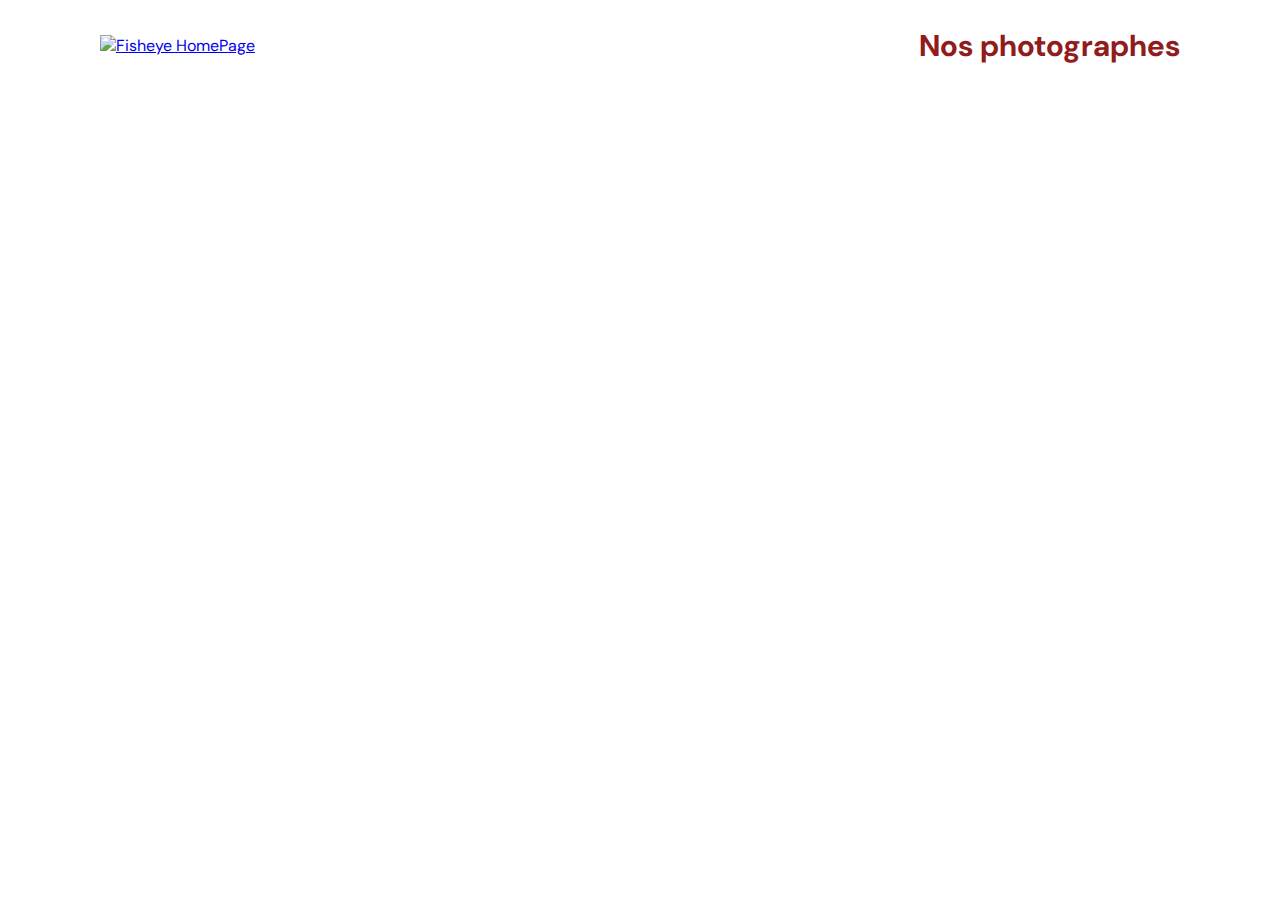
==== index.html @ 8cf76021 "added Common & Class" ====
<!DOCTYPE html>
<html>
  <head>
    <link href="css/style.css" rel="stylesheet" type="text/css" />
    <meta charset="utf-8">
    <link rel="icon" type="image/png" href="assets/favicon.png">
    <link href="https://fonts.googleapis.com/css?family=DM+Sans&display=swap" rel="stylesheet">
    <title>Fisheye</title>
  </head>
  <body>
    <header>
        <a href="index.html"><img src="assets/images/logo.png" class="logo" alt="Fisheye HomePage"/></a>
        <h1 class="info">Nos photographes</h1>
    </header>
    <main id="main">
        <div class="photographer_section"></div>
    </main>
    <script src="scripts/factories/photographer.js"></script>
    <script src="scripts/utils/common.js"></script>
    <script src="scripts/pages/index.js"></script>
    <script src="scripts/pages/photographer.js"></script>
  </body>
</html>
---- css/style.css ----
@import url("photographer.css");

/* Colors */

:root {
    --primary-color-back: #901C1C;
    --primary-color-text: #D3573C;
    --secondary-color-back: #D3573C;
    --secondary-color-text: #901C1C;
    --transparant-color: #FAFAFA;
    --dark-color: #525252;
}


body {
    font-family: "DM Sans", sans-serif;
    margin: 0;
    padding: 0;
    max-width: 1900px;
}


header {
    display: flex;
    flex-direction: row;
    justify-content: space-between;
    align-items: center;
    height: 90px;
}

.logo {
    height: 50px;
    margin-left: 100px;
}

.info {
    color: var(--primary-color-back);
    font-size: 30px;
    margin-right: 100px;
}

.photographer_section {
    display: grid;
    grid-template-columns: 1fr 1fr 1fr;
    gap: 3em;
    margin-top: 100px;
}

.profile_article {
    justify-self: center;
    display: flex;
    justify-content: center;
    align-items: center;
    flex-direction: column;
}

.profile_article > * {
    margin-top: 0px;
    margin-bottom: 0px;
    font-weight: normal;
}

.profile_name {
    color: var(--primary-color-text);
    font-size: 32px;
    margin-top:15px;
}

.profile_link, .profile_img {
    max-height: 200px;
    max-width: 200px;
    border-radius: 50%;
}

.profile_img {
    object-fit: cover;
}

.profile_img:hover {
    transform: scale(1.05);
}

.profile_location {
    color: var(--secondary-color-text);
    font-size: 16px;
}

.profile_tagline {
    color: var(--dark-color);
    font-size: 14px;
}

.profile_price {
    color: lightgray;
    font-size: 12px;
}

.photographer_section article img {
    height: 200px;
    width: 200px;
}
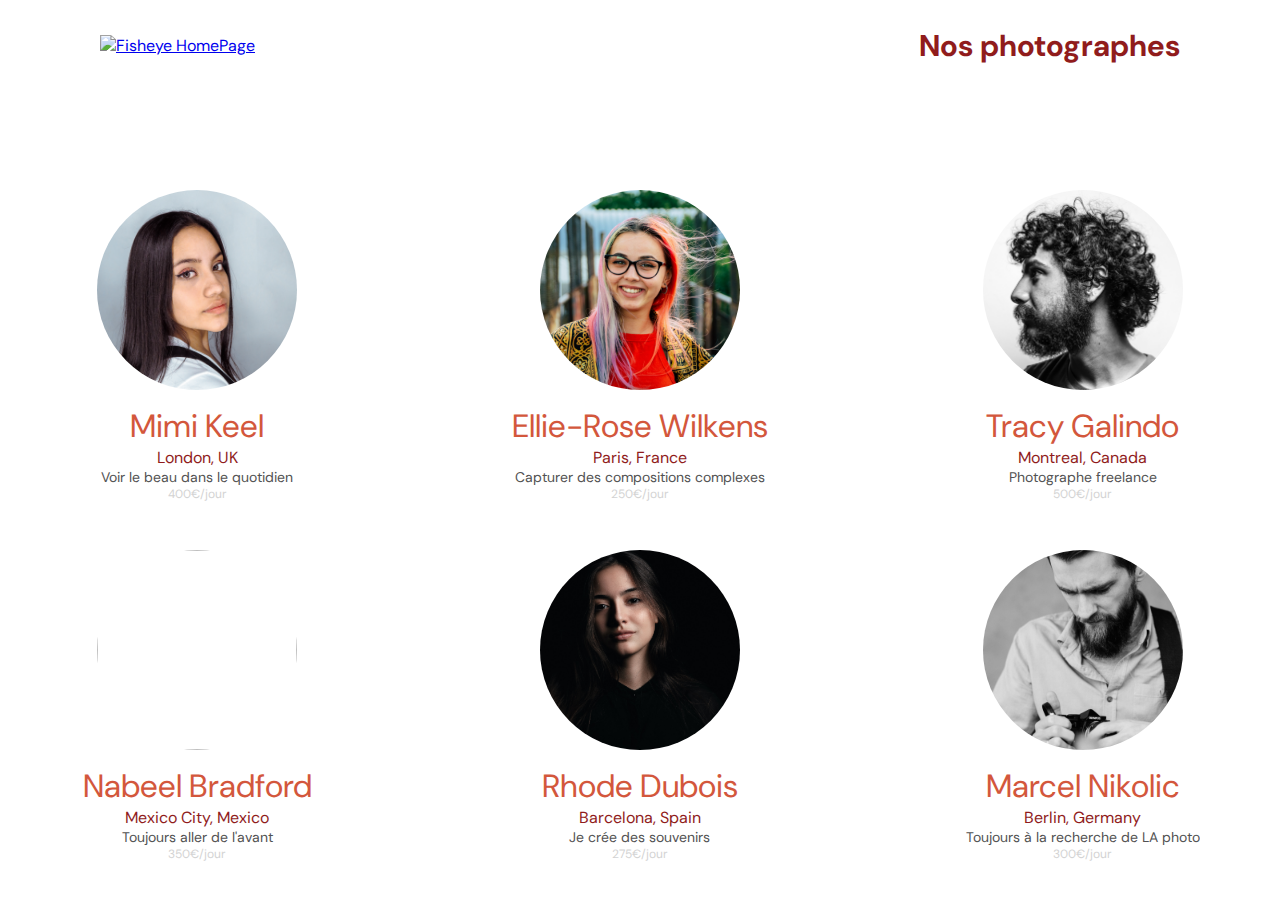
==== commit 7114c911: "Code rewritten + Added functions display & sortBy()" ====
--- a/index.html
+++ b/index.html
@@ -13,11 +13,10 @@
         <h1 class="info">Nos photographes</h1>
     </header>
     <main id="main">
-        <div class="photographer_section"></div>
+        <section class="photographer_section"></section>
     </main>
     <script src="scripts/factories/photographer.js"></script>
     <script src="scripts/utils/common.js"></script>
     <script src="scripts/pages/index.js"></script>
-    <script src="scripts/pages/photographer.js"></script>
   </body>
 </html>--- a/css/style.css
+++ b/css/style.css
@@ -47,9 +47,7 @@
 }
 
 .profile_article {
-    justify-self: center;
-    display: flex;
-    justify-content: center;
+    display: flex;
     align-items: center;
     flex-direction: column;
 }
@@ -66,14 +64,43 @@
     margin-top:15px;
 }
 
+.profile_info {
+    margin-left: 40px;
+    margin-right:-75px;
+    width: 315px;
+}
+
+.profile_info > * {
+    margin:10px;
+}
+
+.profile_info h2 {
+    color: var(--primary-color-text);
+    font-size: 64px;
+    font-weight: normal;
+}
+
+.profile_info h3 {
+    color: var(--secondary-color-text);
+    font-size: 24px;
+    font-weight: normal;
+}
+
+.profile_info h4 {
+    color: var(--dark-color);
+    font-size: 16px;
+    font-weight: normal;
+}
+
 .profile_link, .profile_img {
-    max-height: 200px;
-    max-width: 200px;
+    height: 200px;
+    width: 200px;
     border-radius: 50%;
 }
 
 .profile_img {
     object-fit: cover;
+    margin-right: 50px;
 }
 
 .profile_img:hover {
@@ -95,7 +122,93 @@
     font-size: 12px;
 }
 
-.photographer_section article img {
-    height: 200px;
-    width: 200px;
-}+.photograph-header  {
+    display: flex;
+    justify-content: space-between;
+    margin-bottom: 50px;
+}
+
+.photograph-header > * {
+    align-self: center;
+}
+
+.photograph-gallery {
+    display: flex;
+    flex-wrap: wrap;
+    justify-content: space-between;
+    margin: 0 100px;
+}
+
+.gallery_article {
+    margin: 25px 0;
+}
+
+.gallery_item {
+    height: 400px;
+    width: 400px;
+    object-fit: cover;
+    border-radius: 5px;
+}
+
+.gallery_item_info {
+    display: flex;
+    flex-direction: row;
+    justify-content: space-between;
+    font-size: 18px;
+}
+
+.gallery_item_likes {
+    display: flex;
+    justify-items: center;
+}
+
+.gallery_item_likes i {
+    margin-left: 5px;
+    margin-top: 3px;
+    font-size: 22px;
+    color: var(--secondary-color-text);
+}
+
+.gallery_item_info h3 {
+    margin:0px;
+    color: var(--secondary-color-text);
+    max-width: 300px;
+}
+
+.photograph-info {
+    display: flex;
+    justify-content: flex-end;
+    padding-right: 35px;
+    position: fixed;
+    right: 40px;
+    bottom: 0px;
+}
+
+.profile_sub_info {
+    display: flex;
+    justify-content: space-between;
+    align-content: center;
+    width: 300px;
+    height: 50px;
+    background-color: var(--secondary-color-back);
+    border-top-left-radius: 10px;
+    border-top-right-radius: 10px;
+    padding-left: 20px;
+    padding-right: 20px;
+}
+
+.profile_sub_info h3 {
+    align-self: center;
+}
+
+.profile_sub_info--likes {
+    display: flex;
+    flex-direction: row;
+    justify-items: center;
+}
+
+.profile_sub_info--likes i{
+    font-size: 22px;
+    margin-top: 14px;
+    margin-left: 5px;
+} 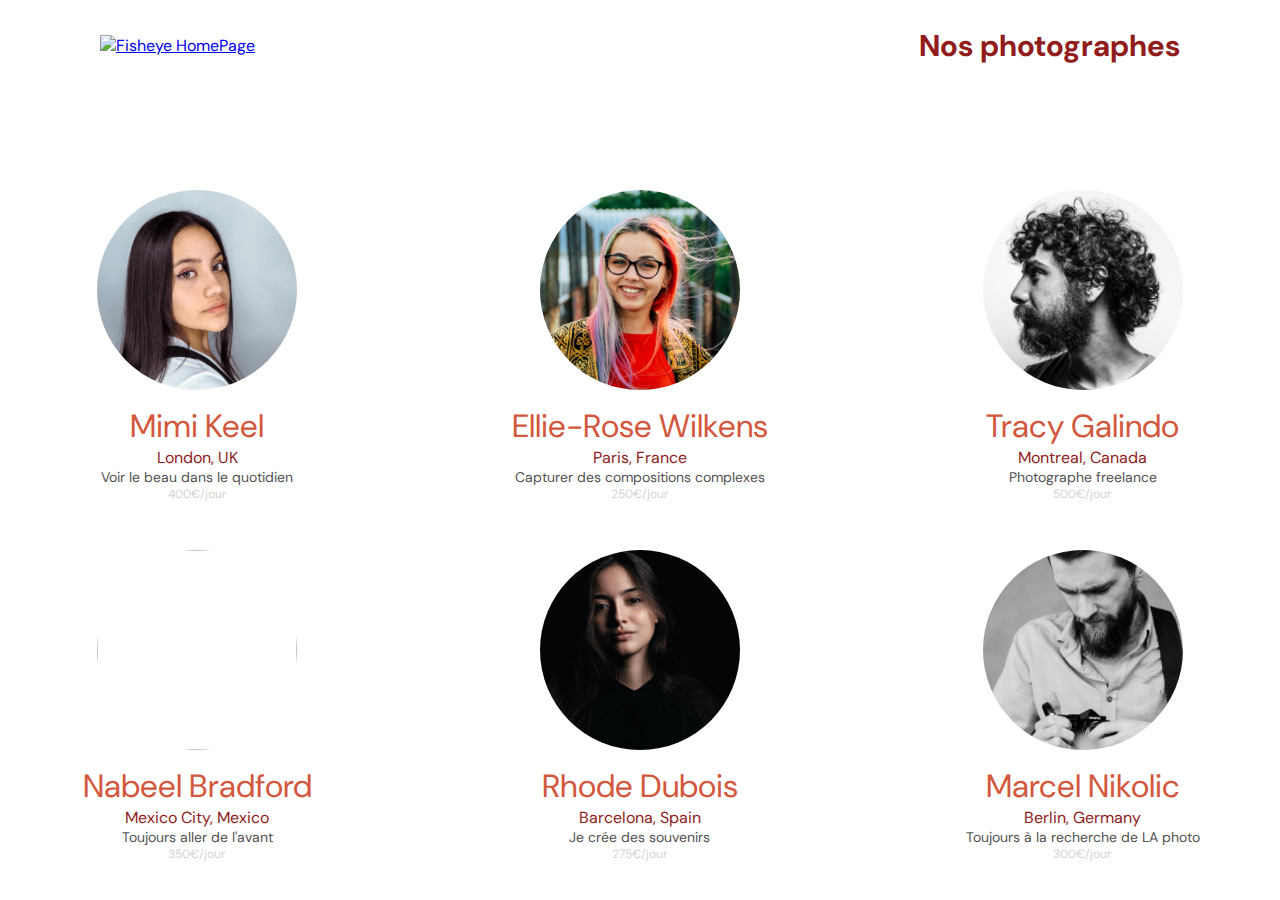
==== commit 10bb978d: "W.I.P css + Accessibility" ====
--- a/index.html
+++ b/index.html
@@ -9,8 +9,8 @@
   </head>
   <body>
     <header>
-        <a href="index.html"><img src="assets/images/logo.png" class="logo" alt="Fisheye HomePage"/></a>
-        <h1 class="info">Nos photographes</h1>
+        <a class="logo_link" href="index.html"><img src="assets/images/logo.png" class="logo" alt="Fisheye HomePage" tabindex="-1"/></a>
+        <h1 tabindex="-1" class="info">Nos photographes</h1>
     </header>
     <main id="main">
         <section class="photographer_section"></section>
--- a/css/style.css
+++ b/css/style.css
@@ -33,6 +33,11 @@
     margin-left: 100px;
 }
 
+.logo_link:focus {
+    border-color: var(--dark-color);
+    border-width: 10px;
+}
+
 .info {
     color: var(--primary-color-back);
     font-size: 30px;
@@ -98,6 +103,11 @@
     border-radius: 50%;
 }
 
+.profile_link:focus, .profile_img:focus {
+    border-color: var(--dark-color);
+    border-width: 50px;
+}
+
 .profile_img {
     object-fit: cover;
     margin-right: 50px;
@@ -137,6 +147,16 @@
     flex-wrap: wrap;
     justify-content: space-between;
     margin: 0 100px;
+}
+
+.gallery_filter {
+    display: flex;
+    margin: 0 100px;
+    height: 70px;
+}
+
+.dropdown_filter {
+    margin-left: 15px;
 }
 
 .gallery_article {
@@ -211,4 +231,104 @@
     font-size: 22px;
     margin-top: 14px;
     margin-left: 5px;
-} +} 
+
+.filter_button {
+    font-size: 20px;
+    font-weight: bold;
+    color: white;
+    padding: 11px;
+    width: 170px;
+    height: 70px;
+    border: none;
+    background-color: #901C1C;
+    border-radius: 5px;
+    cursor: pointer;
+    text-align: start;
+    margin-left: 15px;
+}
+
+.filter_list_content {
+    font-size: 20px;
+    font-weight: bold;
+    display: none;
+    color: white;
+    width: 170px;
+    height: 210px;
+    border: none;
+    background-color: #901C1C;
+    border-radius: 5px;
+    cursor: pointer;
+    margin-left: 15px;
+    z-index: 2;
+    margin-bottom: -180px;
+}
+
+.filter_button-options {
+    font-size: 20px;
+    font-weight: bold;
+    color: white;
+    padding: 11px;
+    width: 170px;
+    height: 70px;
+    border: none;
+    background-color: #901C1C;
+    cursor: pointer;
+    border-radius: 5px;
+    text-align: start;
+}
+
+.filter_separator {
+    height: 1px;
+    background-color: white;
+    width: 85%;
+    margin-left: 7.5%;
+}
+
+.gallery_slider {
+    position: fixed;
+    z-index: 3;
+    height: 100vh;
+    width: 100vw;
+    top: 0;
+    left: 0;
+    display: none;
+    justify-content: center;
+    background-color: var(--transparant-color);
+}
+
+.gallery_slider-img h3 {
+    color: var(--secondary-color-text);
+    font-size: 24px;
+    font-weight: normal;
+    margin-top: 5px;;
+}
+
+.gallery_slider-left:focus,
+.gallery_slider-right:focus {
+    border-color: var(--dark-color);
+    border-width: 5px;
+}
+
+.gallery_slider-cross {
+    width: 60px;
+    height: 60px;
+    margin-top: 45px;
+    cursor: pointer;
+    background-color: violet;
+}
+
+.slider_item {
+    height: 800px;
+    width: 800px;
+    object-fit: cover;
+    margin-top: 45px;
+}
+
+.fa-chevron-right,
+.fa-chevron-left {
+    font-size: 64px;
+    align-self: center;
+    margin: 0 20px;
+    cursor: pointer;
+}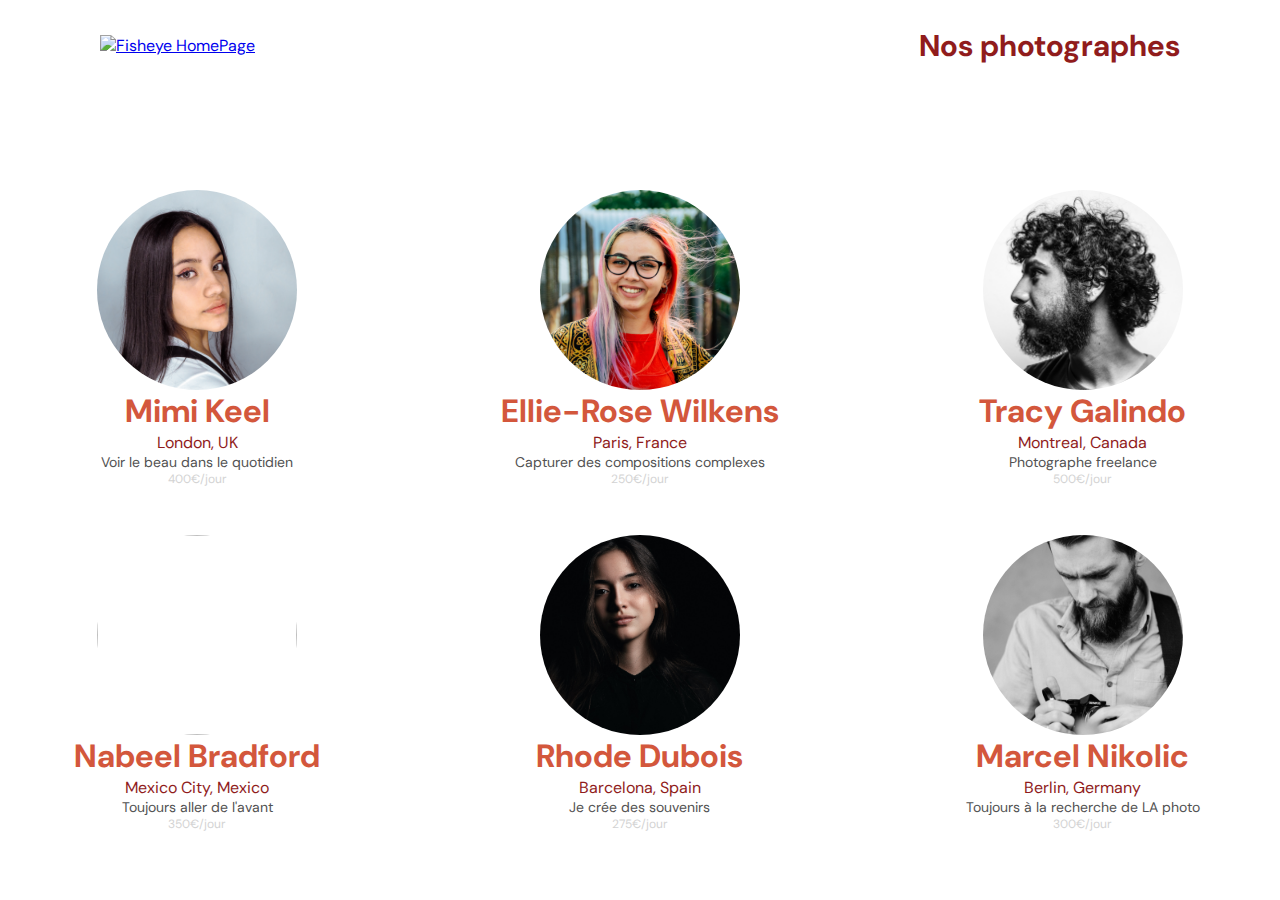
==== commit f13be4aa: "Accessibility W.I.P" ====
--- a/index.html
+++ b/index.html
@@ -10,10 +10,10 @@
   <body>
     <header>
         <a class="logo_link" href="index.html"><img src="assets/images/logo.png" class="logo" alt="Fisheye HomePage" tabindex="-1"/></a>
-        <h1 tabindex="-1" class="info">Nos photographes</h1>
+        <h1 class="info">Nos photographes</h1>
     </header>
     <main id="main">
-        <section class="photographer_section"></section>
+        <section class="photographer_section" id="photographer"></section>
     </main>
     <script src="scripts/factories/photographer.js"></script>
     <script src="scripts/utils/common.js"></script>
--- a/css/style.css
+++ b/css/style.css
@@ -30,12 +30,10 @@
 
 .logo {
     height: 50px;
+}
+
+.logo_link {
     margin-left: 100px;
-}
-
-.logo_link:focus {
-    border-color: var(--dark-color);
-    border-width: 10px;
 }
 
 .info {
@@ -66,7 +64,8 @@
 .profile_name {
     color: var(--primary-color-text);
     font-size: 32px;
-    margin-top:15px;
+    margin-top: 0px;
+    margin-bottom: 0px;
 }
 
 .profile_info {
@@ -97,20 +96,28 @@
     font-weight: normal;
 }
 
-.profile_link, .profile_img {
+.profile_img {
     height: 200px;
     width: 200px;
     border-radius: 50%;
 }
 
-.profile_link:focus, .profile_img:focus {
-    border-color: var(--dark-color);
-    border-width: 50px;
+.profile_link {
+    display: flex;
+    flex-direction: column;
+    justify-content: center;
+    align-items: center;
+    text-decoration: none
+}
+
+.profile_link:focus, 
+.profile_img:focus,
+.logo_link:focus {
+    border: 2px solid var(--dark-color);
 }
 
 .profile_img {
     object-fit: cover;
-    margin-right: 50px;
 }
 
 .profile_img:hover {
@@ -136,6 +143,7 @@
     display: flex;
     justify-content: space-between;
     margin-bottom: 50px;
+    padding-right: 50px;
 }
 
 .photograph-header > * {
@@ -311,11 +319,13 @@
 }
 
 .gallery_slider-cross {
-    width: 60px;
-    height: 60px;
-    margin-top: 45px;
-    cursor: pointer;
-    background-color: violet;
+    width: 70px;
+    height: 70px;
+    margin-top: 40px;
+    cursor: pointer;
+    font-size: 48px;
+    text-align: center;
+    color : var(--primary-color-back);
 }
 
 .slider_item {
@@ -331,4 +341,34 @@
     align-self: center;
     margin: 0 20px;
     cursor: pointer;
+    color : var(--primary-color-back);
+}
+
+.contact_button:focus,
+.contact_button:hover {
+    color: black;
+    background-color: var(--secondary-color-back);
+}
+
+.filter_button:hover,
+.filter_button:focus,
+.filter_button-options:hover,
+.filter_button-options:focus {
+    color: black;
+    background-color: var(--secondary-color-back);
+}
+
+.fa-chevron-left:focus,
+.fa-chevron-right:focus,
+.gallery_slider-cross:focus,
+.gallery_item:focus,
+.fa-heart:focus {
+    border: 2px solid var(--dark-color);        
+}
+
+.filter_button,
+.filter_button-options {
+    display: flex;
+    justify-content: space-between;
+    align-items: center;
 }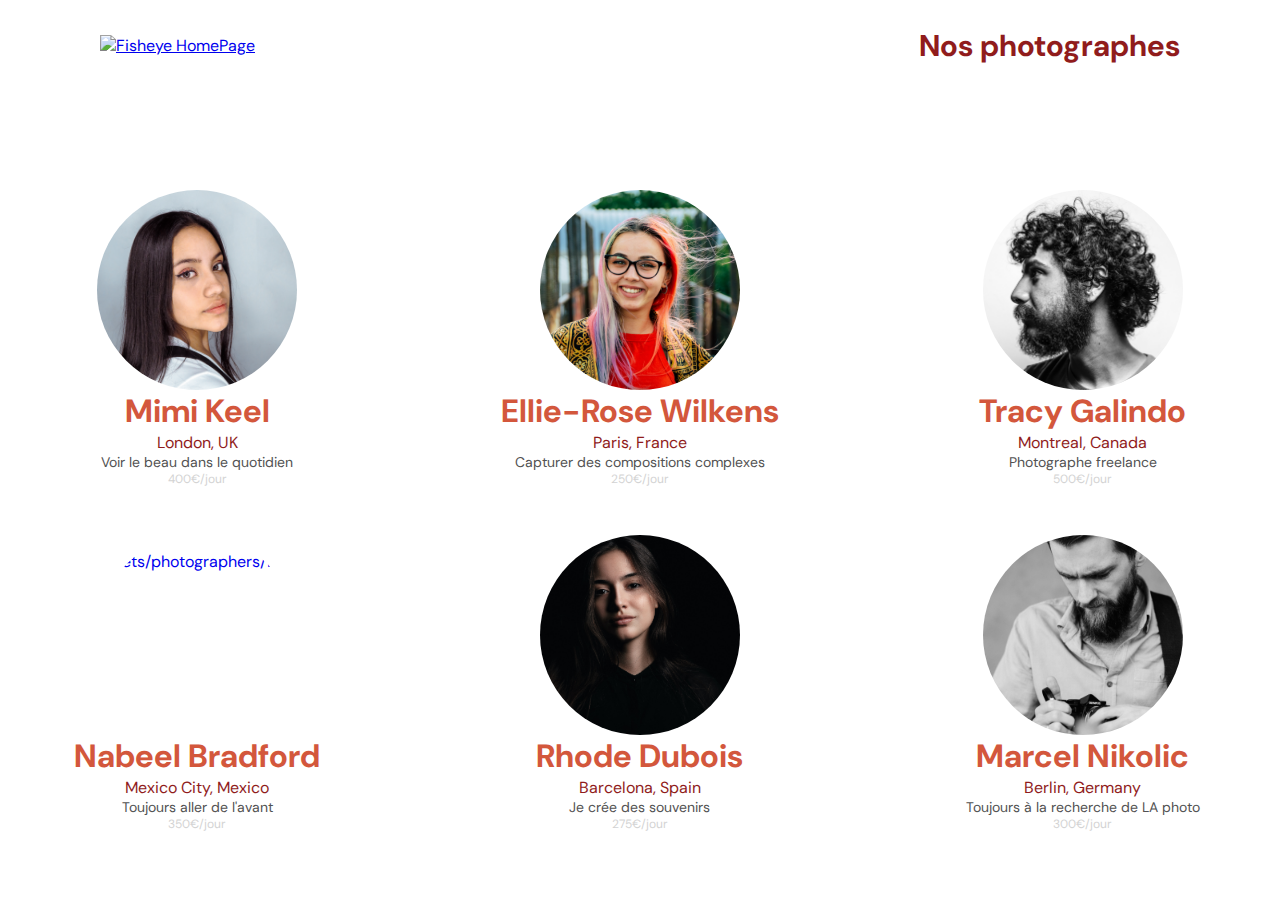
==== commit 3b410d64: "AChecker Fix" ====
--- a/index.html
+++ b/index.html
@@ -1,5 +1,5 @@
 <!DOCTYPE html>
-<html>
+<html lang="fr">
   <head>
     <link href="css/style.css" rel="stylesheet" type="text/css" />
     <meta charset="utf-8">
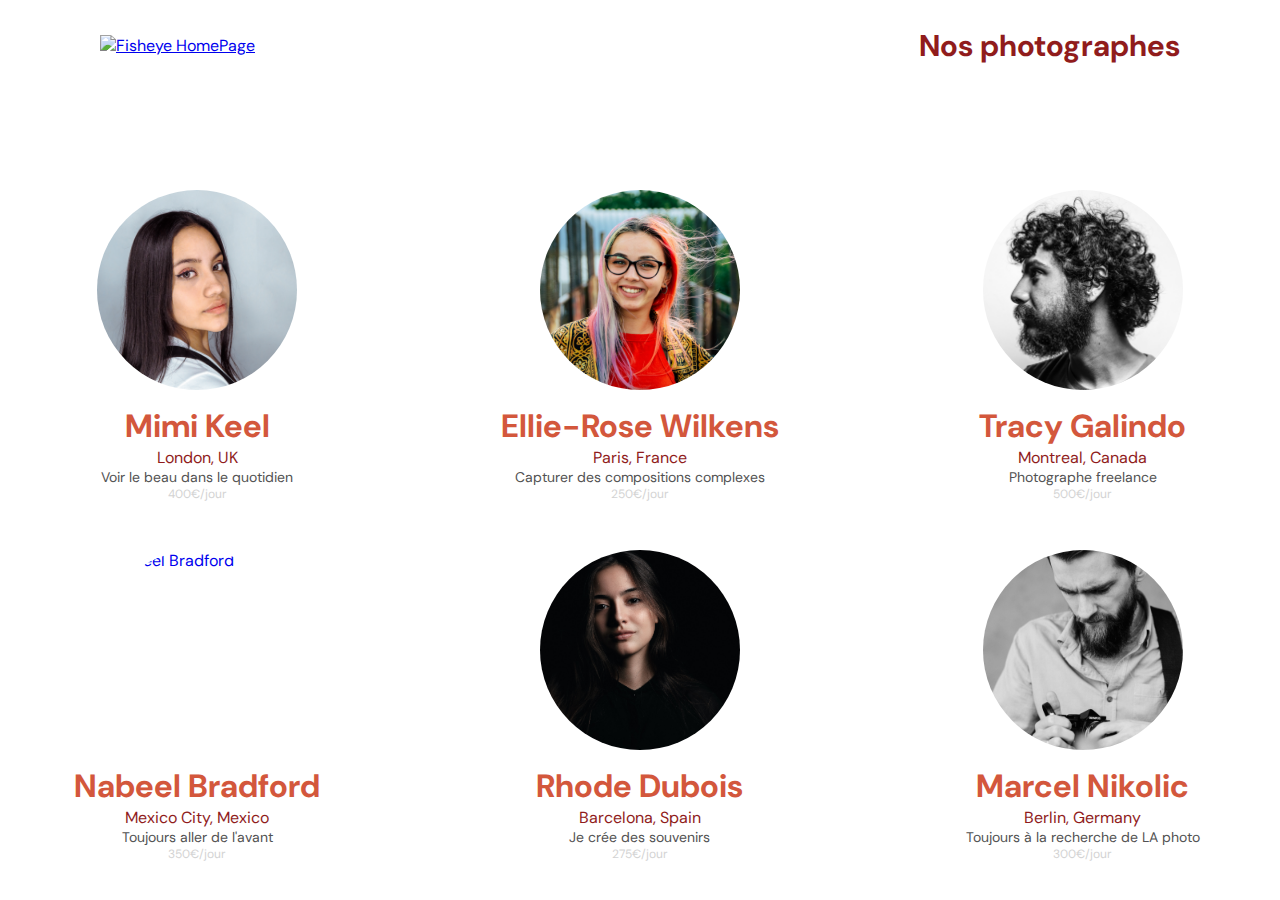
==== commit a012f840: "CSS Fix" ====
--- a/index.html
+++ b/index.html
@@ -9,7 +9,7 @@
   </head>
   <body>
     <header>
-        <a class="logo_link" href="index.html"><img src="assets/images/logo.png" class="logo" alt="Fisheye HomePage" tabindex="-1"/></a>
+        <a class="logo_link" href="index.html"><img src="assets/images/logo.png" class="logo" alt="Fisheye HomePage"/></a>
         <h1 class="info">Nos photographes</h1>
     </header>
     <main id="main">
--- a/css/style.css
+++ b/css/style.css
@@ -100,6 +100,7 @@
     height: 200px;
     width: 200px;
     border-radius: 50%;
+    margin-bottom: 15px;
 }
 
 .profile_link {
@@ -176,6 +177,7 @@
     width: 400px;
     object-fit: cover;
     border-radius: 5px;
+    cursor: pointer;
 }
 
 .gallery_item_info {
@@ -195,6 +197,7 @@
     margin-top: 3px;
     font-size: 22px;
     color: var(--secondary-color-text);
+    cursor: pointer;
 }
 
 .gallery_item_info h3 {
